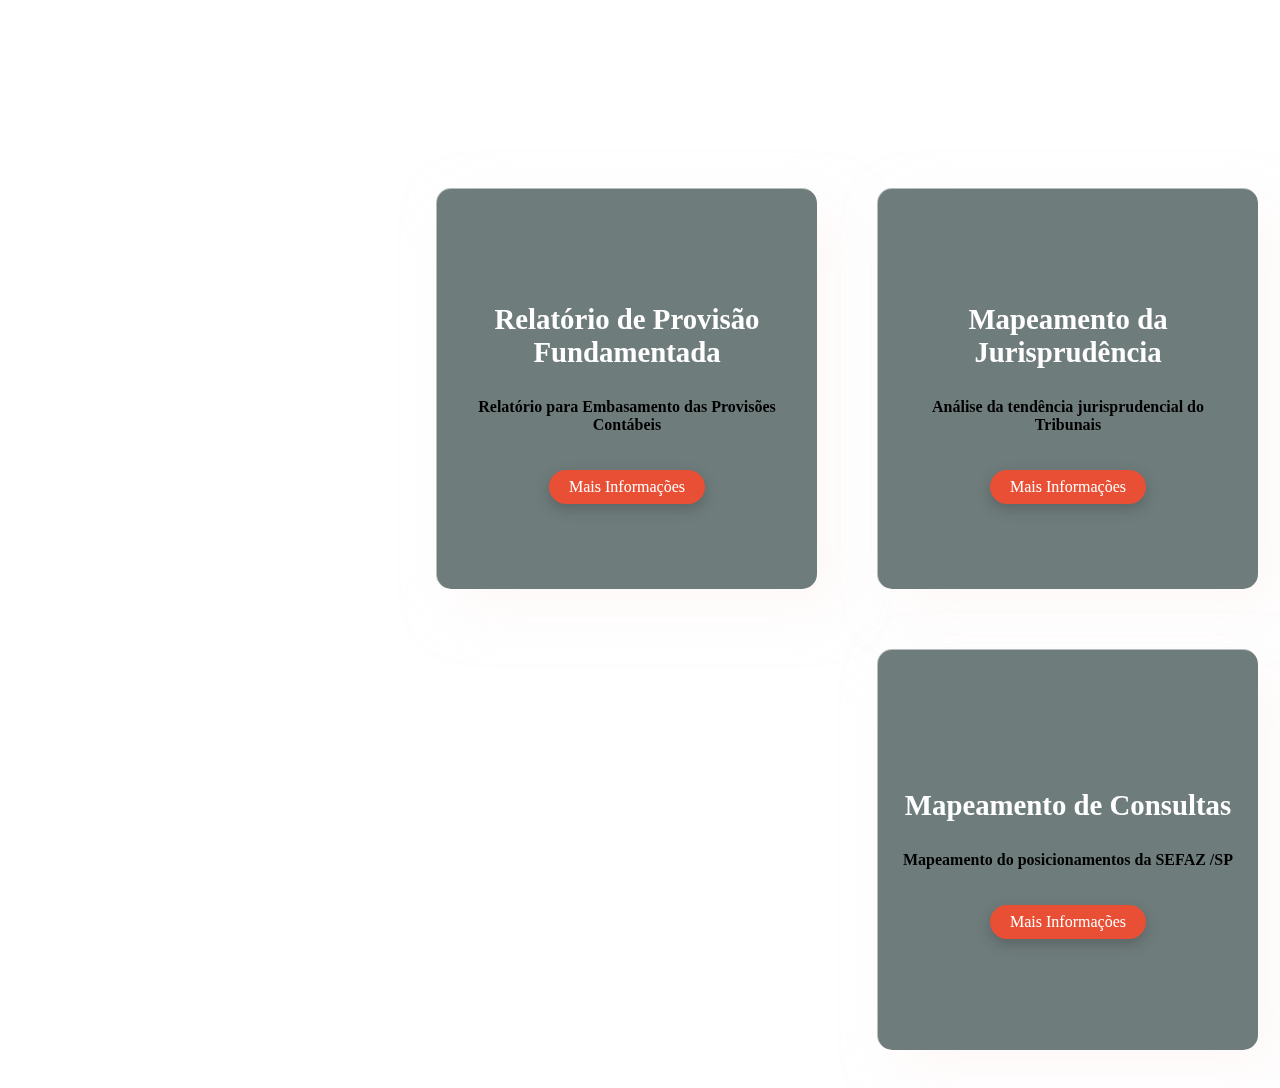
==== index.html @ f5fd45b9 "Add files via upload" ====
<!DOCTYPE html>
<html lang="en">
<head>
    <meta charset="UTF-8">
    <meta http-equiv="X-UA-Compatible" content="IE=edge">
    <meta name="viewport" content="width=device-width, initial-scale=1.0">
    <link rel="stylesheet" href="https://stackpath.bootstrapcdn.com/bootstrap/4.1.3/css/bootstrap.min.css" integrity="sha384-MCw98/SFnGE8fJT3GXwEOngsV7Zt27NXFoaoApmYm81iuXoPkFOJwJ8ERdknLPMO" crossorigin="anonymous">
    <link rel="stylesheet" href="style.css">

    <title>Risco Legal</title>
</head>
<body>
   

    <!--Cards Com os Produtos-->
    <div class="container">
        <div class="card">
            <div class="content">
                
                <h3>Relatório de Provisão Fundamentada</h3>
                <h4>Relatório para Embasamento das Provisões Contábeis </h4>
                <a href="prev.html">Mais Informações</a>

            </div>
        </div>
        <div class="card">
            <div class="content">
                
                <h3>Mapeamento da Jurisprudência</h3>
                <h4>Análise da tendência jurisprudencial do Tribunais</h4>
                <a href="comiteGestor.html">Mais Informações</a>

            </div>
        </div>
        <div class="card">
            <div class="content">
                
                <h3>Mapeamento de Consultas</h3>
                <h4>Mapeamento do posicionamentos da SEFAZ /SP </h4>
                <a href="comiteTI.html">Mais Informações</a>

            </div>
        </div>
       


    <script src="vanilla-tilt.js"></script>
    <script>
        //It also supports NodeList
        VanillaTilt.init(document.querySelectorAll(".card"), {
            glare: true,
            "max-glare": 0.3,
    
        });
    </script>

</body>
</html>
---- style.css ----
body{
    display: flex;
    align-items: center;

    background-image: url(../site/fundo_de_tela.png.jpg);
    background-size: cover;
    width: 100%;

}


.container{
    margin-top: 150px;
    position: relative;
    display: flex;
    justify-content: end;
    align-items: center;
    max-width: 1400px;
    flex-wrap: wrap;
    z-index: 1;
    
}

.container .card {
    position: relative;
    width: 380px;
    height: 400px;
    margin: 30px;
    box-shadow: 20px 20px 50px 0 rgba(253, 241, 241, 0.5);
    border-radius: 15px;
    background: rgba(13, 37, 35, 0.6);
    overflow: hidden;
    display: flex;
    justify-content:center;
    align-items: center;
    border-top: 1px solid rgba(255,255,255,0.5);
    border-left: 1px solid rgba(255,255,255,0.5);
    
}

.container .card .content{
    padding: 20px;
    text-align: center;
    transform: translateY(00px);
    opacity: 1;
    transition: 0.5s;

}

.container .card:hover .content{
    transform: translateY(0px);
    opacity: 1;
}

.container .card  .content h2{
    position: absolute;
    top: -80px;
    right: 30px;
    font-size: 8em;
    color: rgba(95, 91, 90, 0.39);
    pointer-events: none;

}

.container .card .content h3{
    font-size: 1.8em;
    color: #fff;
    z-index: 1;

}

.container .card .content p{
    font-size: 1em;
    color: #fff;
    font-weight: 300;

}

.container .card .content a{
    position: relative;
    display: inline-block;
    padding: 8px 20px;
    margin-top: 15px; 
    background-color: #e94f35;
    color: #fff;
    text-decoration: none;
    border-radius: 20px;
    border-radius: 20px;
    font-weight: 500;
    box-shadow: 0 5px 15px rgba(0, 0, 0, 0.2);
    
}
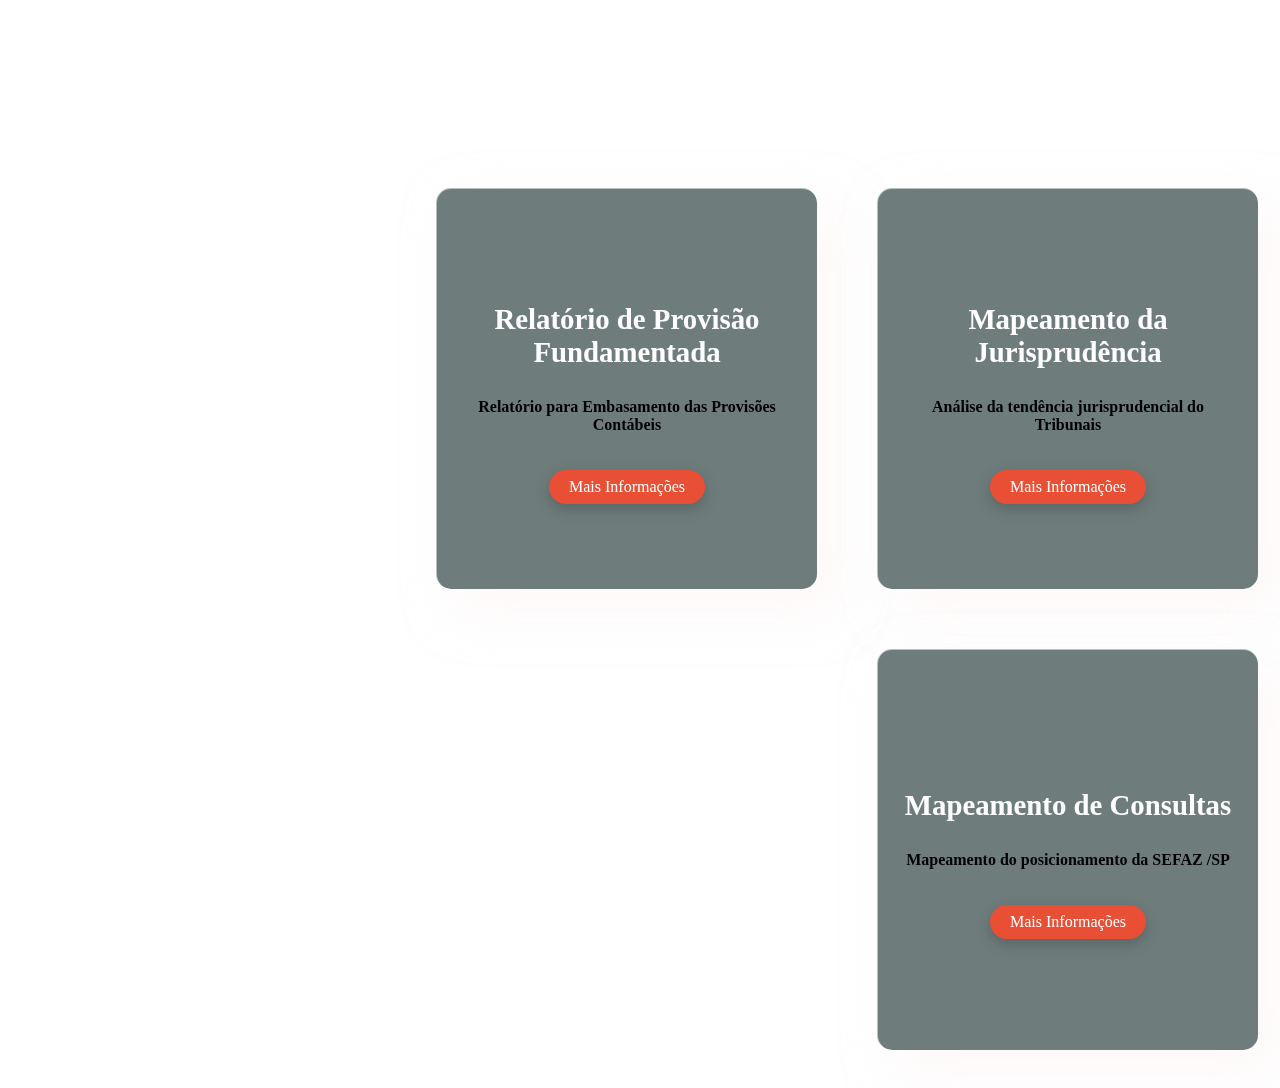
==== commit 9dc9d68f: "Update index.html" ====
--- a/index.html
+++ b/index.html
@@ -36,7 +36,7 @@
             <div class="content">
                 
                 <h3>Mapeamento de Consultas</h3>
-                <h4>Mapeamento do posicionamentos da SEFAZ /SP </h4>
+                <h4>Mapeamento do posicionamento da SEFAZ /SP </h4>
                 <a href="comiteTI.html">Mais Informações</a>
 
             </div>
@@ -49,10 +49,10 @@
         //It also supports NodeList
         VanillaTilt.init(document.querySelectorAll(".card"), {
             glare: true,
-            "max-glare": 0.3,
+            "max-glare": 0.5,
     
         });
     </script>
 
 </body>
-</html>+</html>
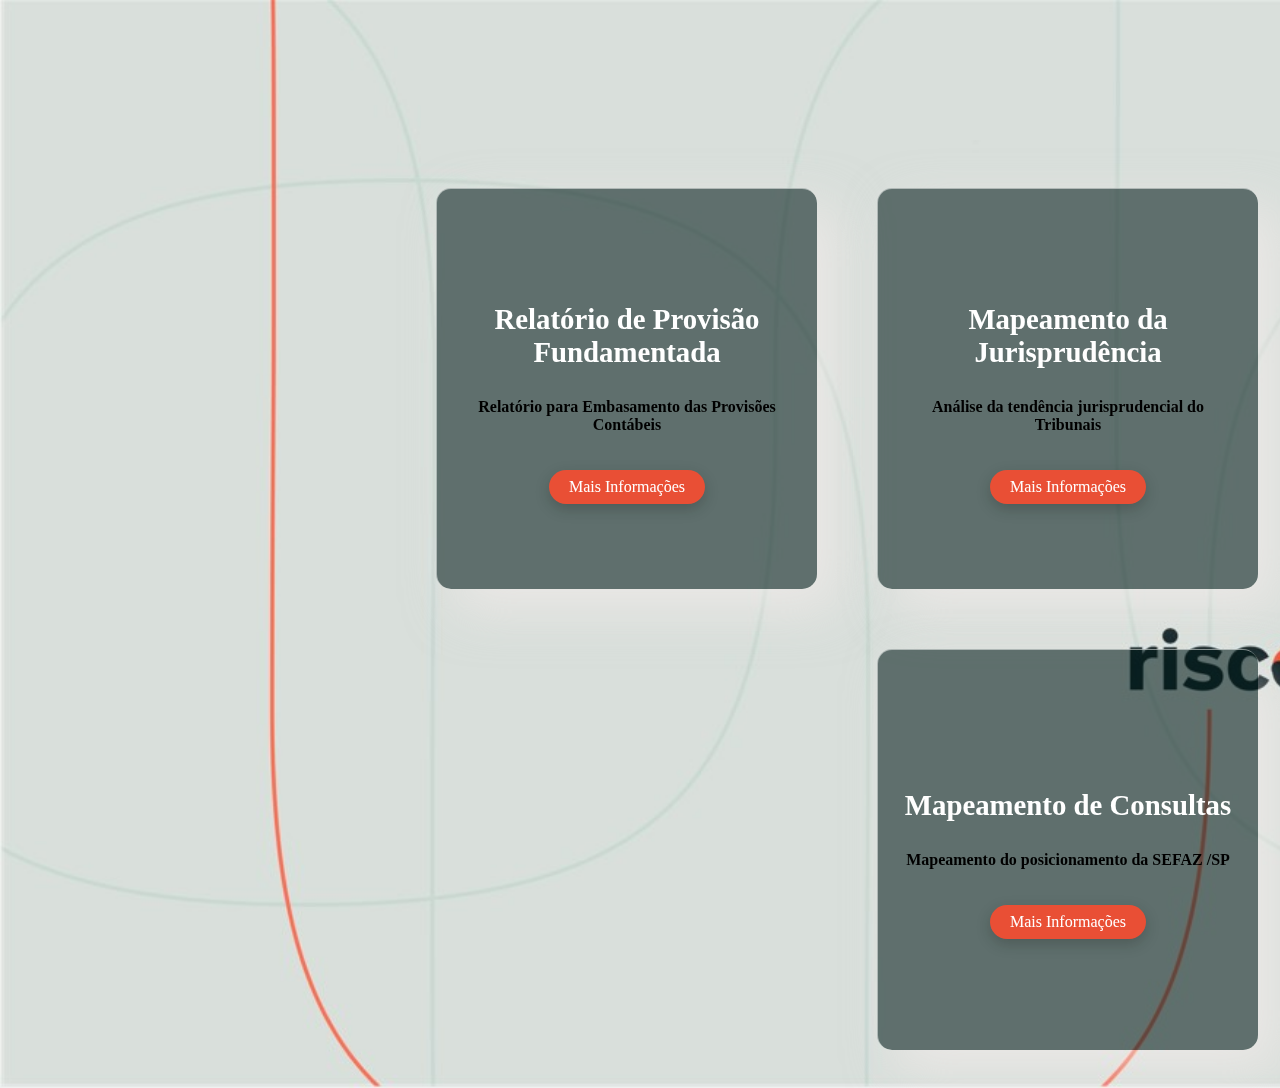
==== commit 51d2c384: "Update index.html" ====
--- a/index.html
+++ b/index.html
@@ -9,7 +9,7 @@
 
     <title>Risco Legal</title>
 </head>
-<body>
+<body style= {background-image: url('img_girl.jpg')} >
    
 
     <!--Cards Com os Produtos-->
--- a/style.css
+++ b/style.css
@@ -2,7 +2,7 @@
     display: flex;
     align-items: center;
 
-    background-image: url(../site/fundo_de_tela.png.jpg);
+    background-image: url(fundo_de_tela.png.jpg);
     background-size: cover;
     width: 100%;
 
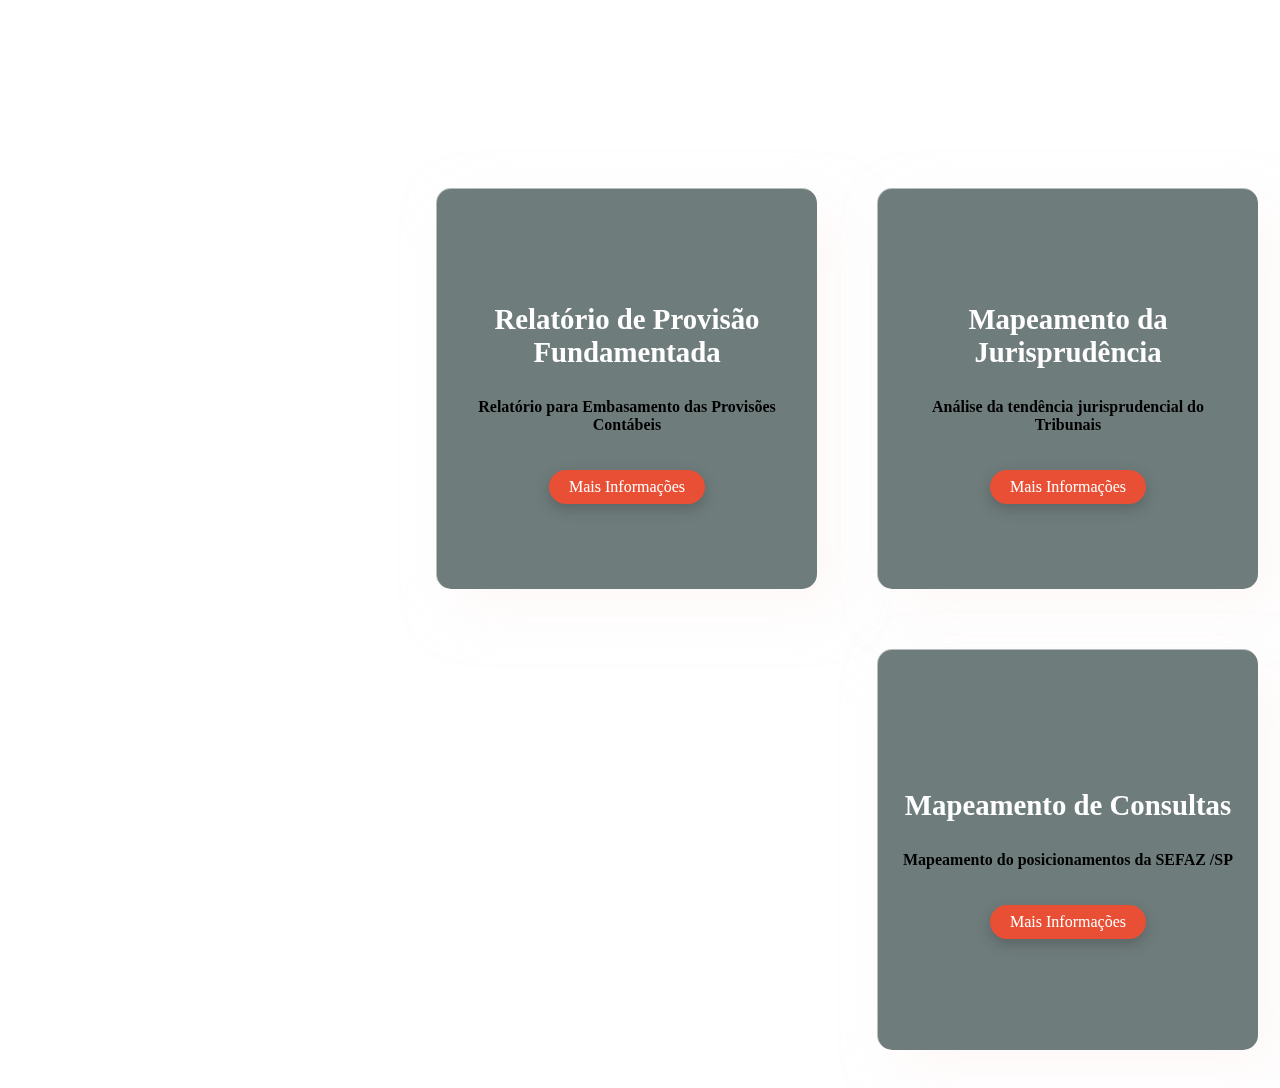
==== commit af38746d: "Add files via upload" ====
--- a/index.html
+++ b/index.html
@@ -9,7 +9,7 @@
 
     <title>Risco Legal</title>
 </head>
-<body style= {background-image: url('img_girl.jpg')} >
+<body>
    
 
     <!--Cards Com os Produtos-->
@@ -19,7 +19,7 @@
                 
                 <h3>Relatório de Provisão Fundamentada</h3>
                 <h4>Relatório para Embasamento das Provisões Contábeis </h4>
-                <a href="prev.html">Mais Informações</a>
+                <a href="provisionamento.html">Mais Informações</a>
 
             </div>
         </div>
@@ -28,7 +28,7 @@
                 
                 <h3>Mapeamento da Jurisprudência</h3>
                 <h4>Análise da tendência jurisprudencial do Tribunais</h4>
-                <a href="comiteGestor.html">Mais Informações</a>
+                <a href="mapeamentoJurisp.html">Mais Informações</a>
 
             </div>
         </div>
@@ -36,8 +36,8 @@
             <div class="content">
                 
                 <h3>Mapeamento de Consultas</h3>
-                <h4>Mapeamento do posicionamento da SEFAZ /SP </h4>
-                <a href="comiteTI.html">Mais Informações</a>
+                <h4>Mapeamento do posicionamentos da SEFAZ /SP </h4>
+                <a href="consultasSefaz.html">Mais Informações</a>
 
             </div>
         </div>
@@ -49,10 +49,10 @@
         //It also supports NodeList
         VanillaTilt.init(document.querySelectorAll(".card"), {
             glare: true,
-            "max-glare": 0.5,
+            "max-glare": 0.3,
     
         });
     </script>
 
 </body>
-</html>
+</html>--- a/style.css
+++ b/style.css
@@ -2,7 +2,7 @@
     display: flex;
     align-items: center;
 
-    background-image: url(fundo_de_tela.png.jpg);
+    background-image: url(../site/fundo_de_tela.jpg);
     background-size: cover;
     width: 100%;
 
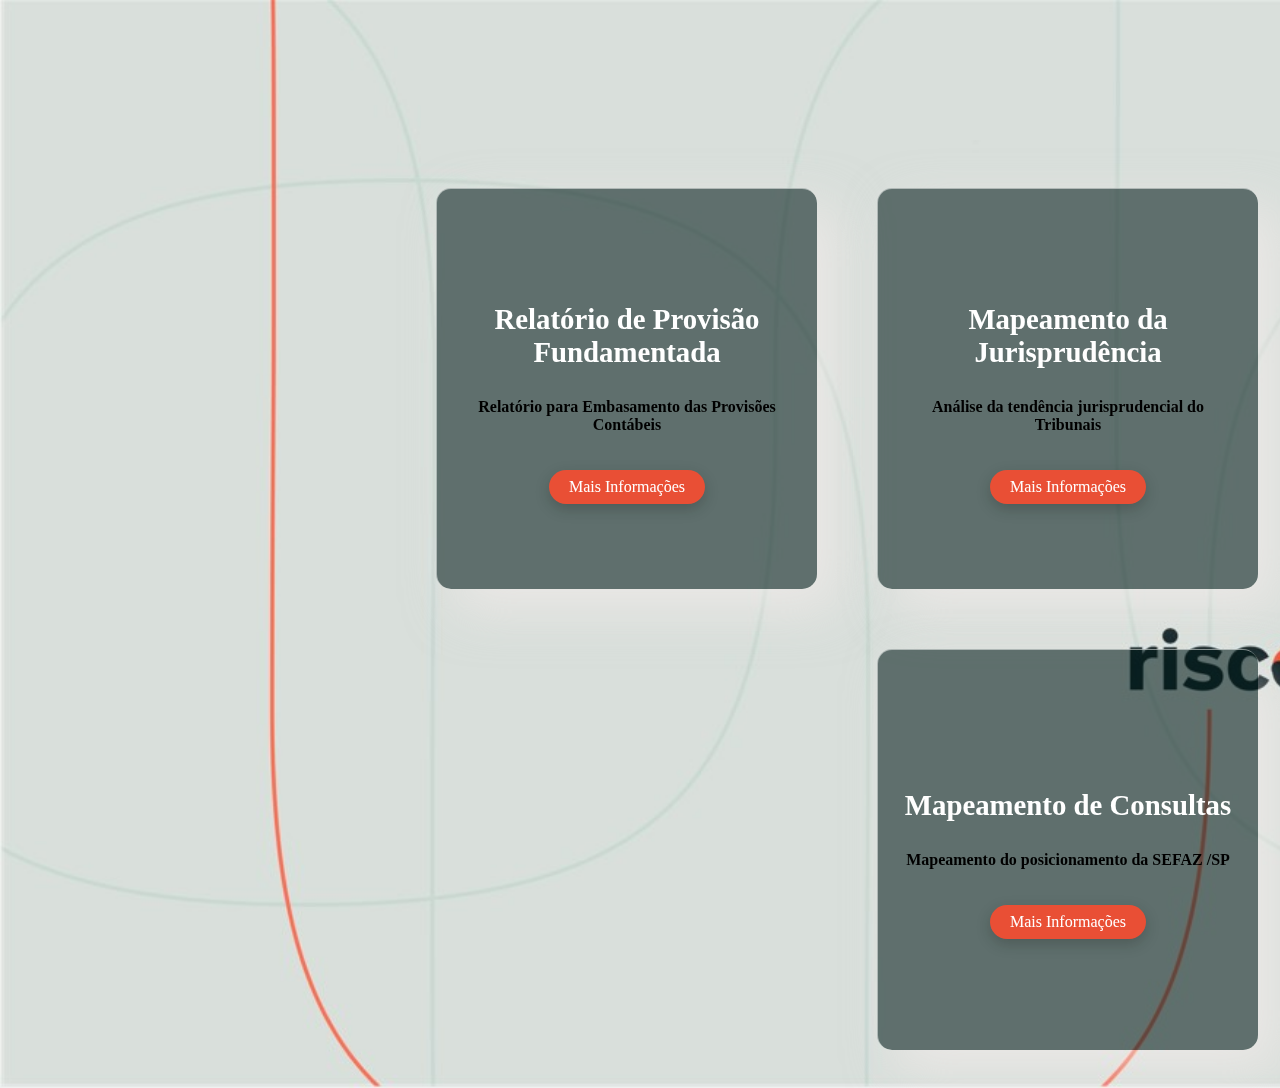
==== commit a05516ee: "Update index.html" ====
--- a/index.html
+++ b/index.html
@@ -4,7 +4,6 @@
     <meta charset="UTF-8">
     <meta http-equiv="X-UA-Compatible" content="IE=edge">
     <meta name="viewport" content="width=device-width, initial-scale=1.0">
-    <link rel="stylesheet" href="https://stackpath.bootstrapcdn.com/bootstrap/4.1.3/css/bootstrap.min.css" integrity="sha384-MCw98/SFnGE8fJT3GXwEOngsV7Zt27NXFoaoApmYm81iuXoPkFOJwJ8ERdknLPMO" crossorigin="anonymous">
     <link rel="stylesheet" href="style.css">
 
     <title>Risco Legal</title>
@@ -36,7 +35,7 @@
             <div class="content">
                 
                 <h3>Mapeamento de Consultas</h3>
-                <h4>Mapeamento do posicionamentos da SEFAZ /SP </h4>
+                <h4>Mapeamento do posicionamento da SEFAZ /SP </h4>
                 <a href="consultasSefaz.html">Mais Informações</a>
 
             </div>
@@ -55,4 +54,4 @@
     </script>
 
 </body>
-</html>+</html>
--- a/style.css
+++ b/style.css
@@ -2,7 +2,7 @@
     display: flex;
     align-items: center;
 
-    background-image: url(../site/fundo_de_tela.jpg);
+    background-image: url('fundo_de_tela.jpg');
     background-size: cover;
     width: 100%;
 
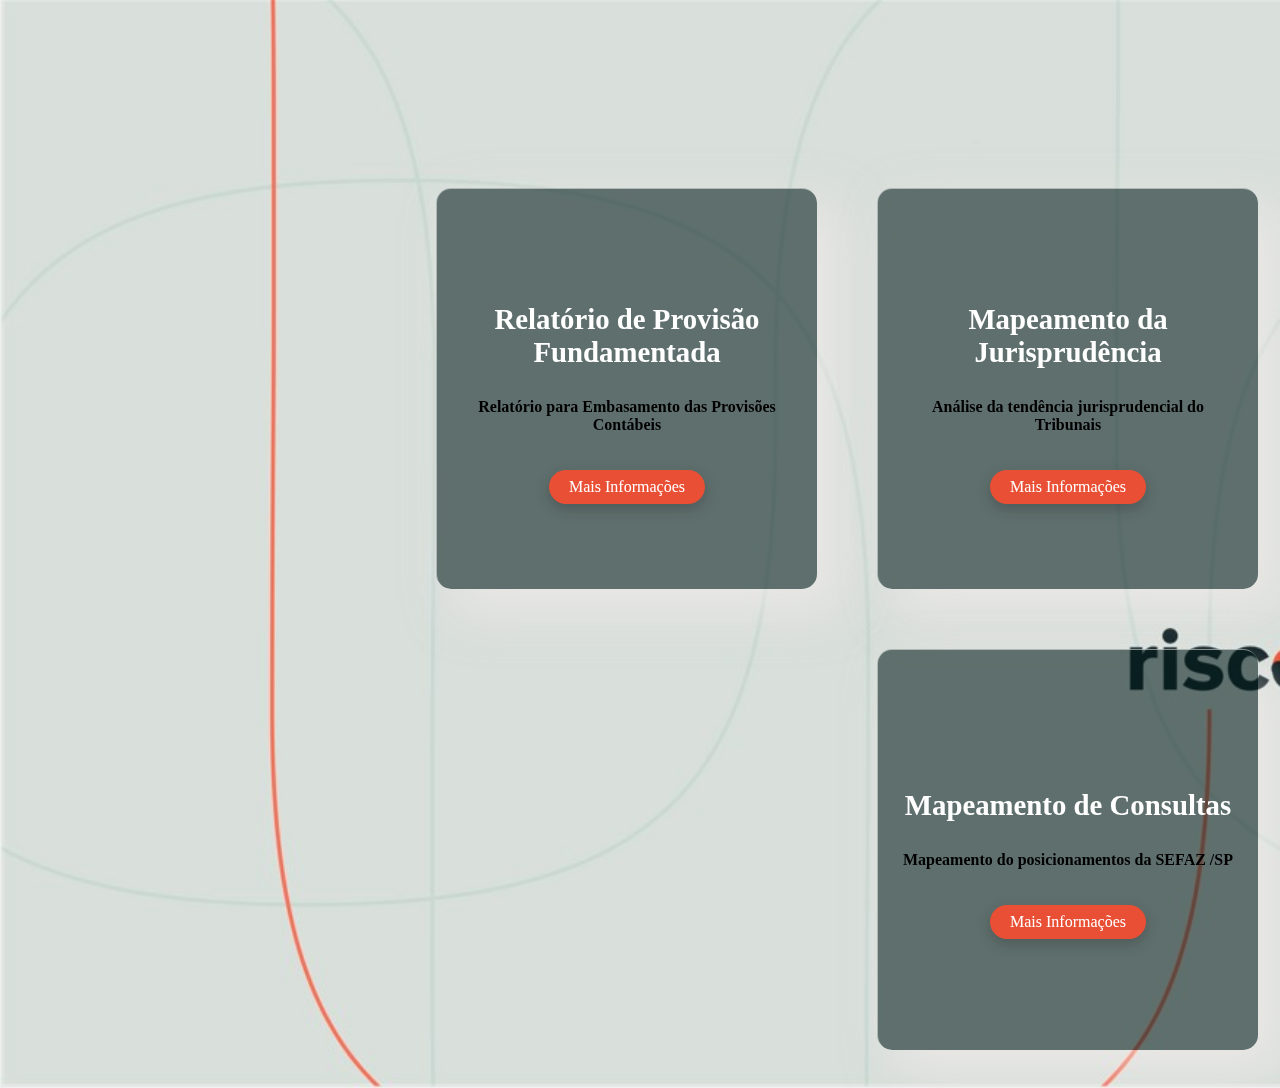
==== commit e4752f9c: "Add files via upload" ====
--- a/index.html
+++ b/index.html
@@ -4,6 +4,7 @@
     <meta charset="UTF-8">
     <meta http-equiv="X-UA-Compatible" content="IE=edge">
     <meta name="viewport" content="width=device-width, initial-scale=1.0">
+    <link rel="stylesheet" href="https://stackpath.bootstrapcdn.com/bootstrap/4.1.3/css/bootstrap.min.css" integrity="sha384-MCw98/SFnGE8fJT3GXwEOngsV7Zt27NXFoaoApmYm81iuXoPkFOJwJ8ERdknLPMO" crossorigin="anonymous">
     <link rel="stylesheet" href="style.css">
 
     <title>Risco Legal</title>
@@ -35,7 +36,7 @@
             <div class="content">
                 
                 <h3>Mapeamento de Consultas</h3>
-                <h4>Mapeamento do posicionamento da SEFAZ /SP </h4>
+                <h4>Mapeamento do posicionamentos da SEFAZ /SP </h4>
                 <a href="consultasSefaz.html">Mais Informações</a>
 
             </div>
@@ -54,4 +55,4 @@
     </script>
 
 </body>
-</html>
+</html>--- a/style.css
+++ b/style.css
@@ -2,7 +2,7 @@
     display: flex;
     align-items: center;
 
-    background-image: url('fundo_de_tela.jpg');
+    background-image: url(fundo_de_tela.jpg);
     background-size: cover;
     width: 100%;
 
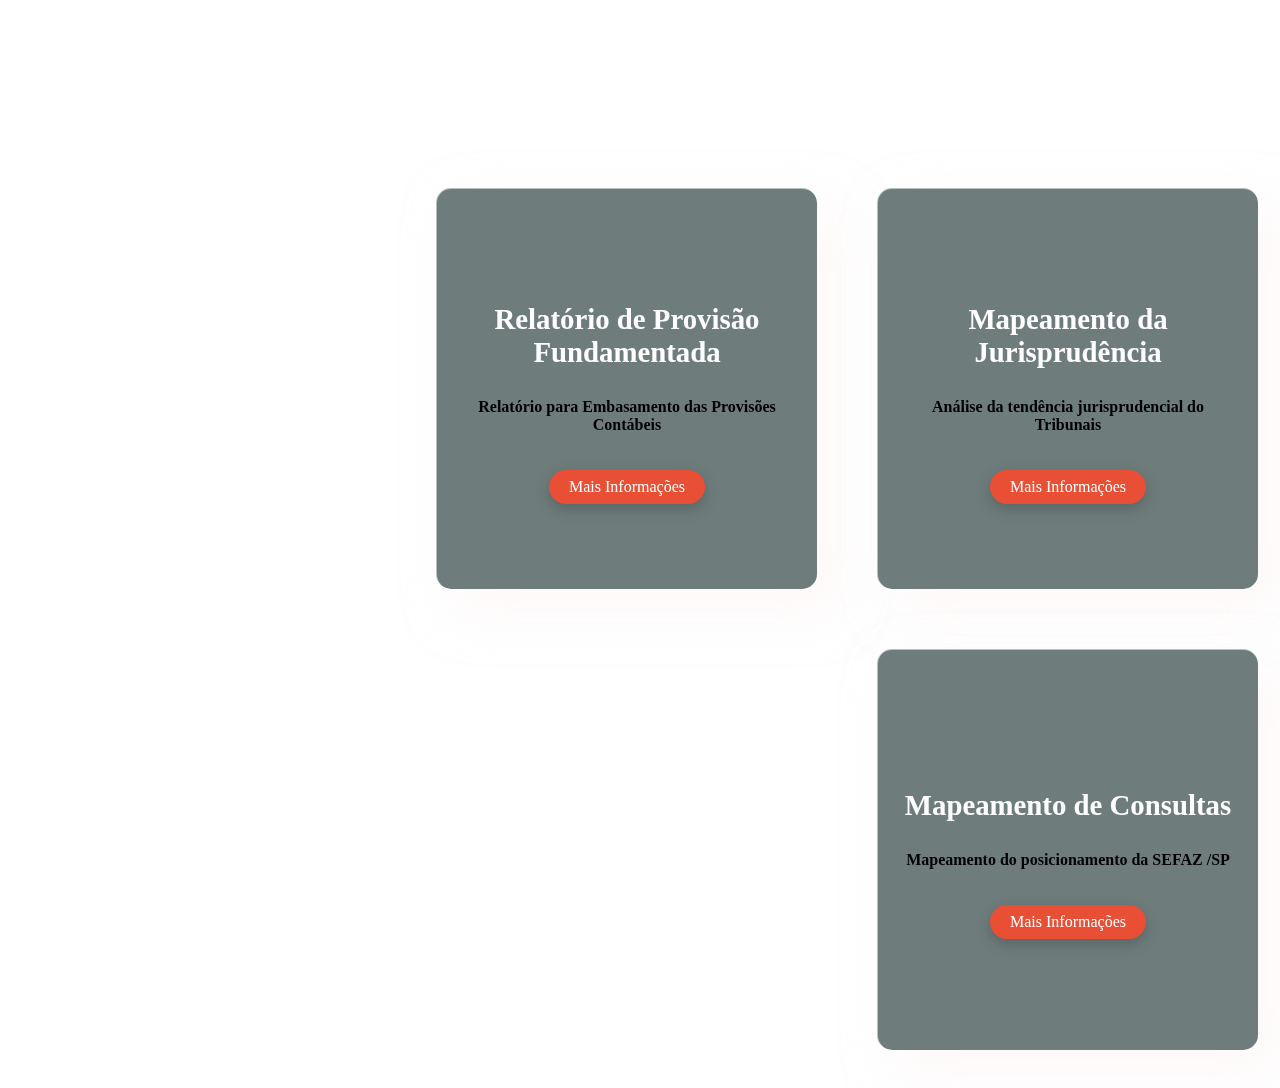
==== commit e0288aa5: "Add files via upload" ====
--- a/index.html
+++ b/index.html
@@ -36,7 +36,7 @@
             <div class="content">
                 
                 <h3>Mapeamento de Consultas</h3>
-                <h4>Mapeamento do posicionamentos da SEFAZ /SP </h4>
+                <h4>Mapeamento do posicionamento da SEFAZ /SP </h4>
                 <a href="consultasSefaz.html">Mais Informações</a>
 
             </div>
--- a/style.css
+++ b/style.css
@@ -2,7 +2,7 @@
     display: flex;
     align-items: center;
 
-    background-image: url(fundo_de_tela.jpg);
+    background-image: url(../site/fundo_de_tela.jpg);
     background-size: cover;
     width: 100%;
 
